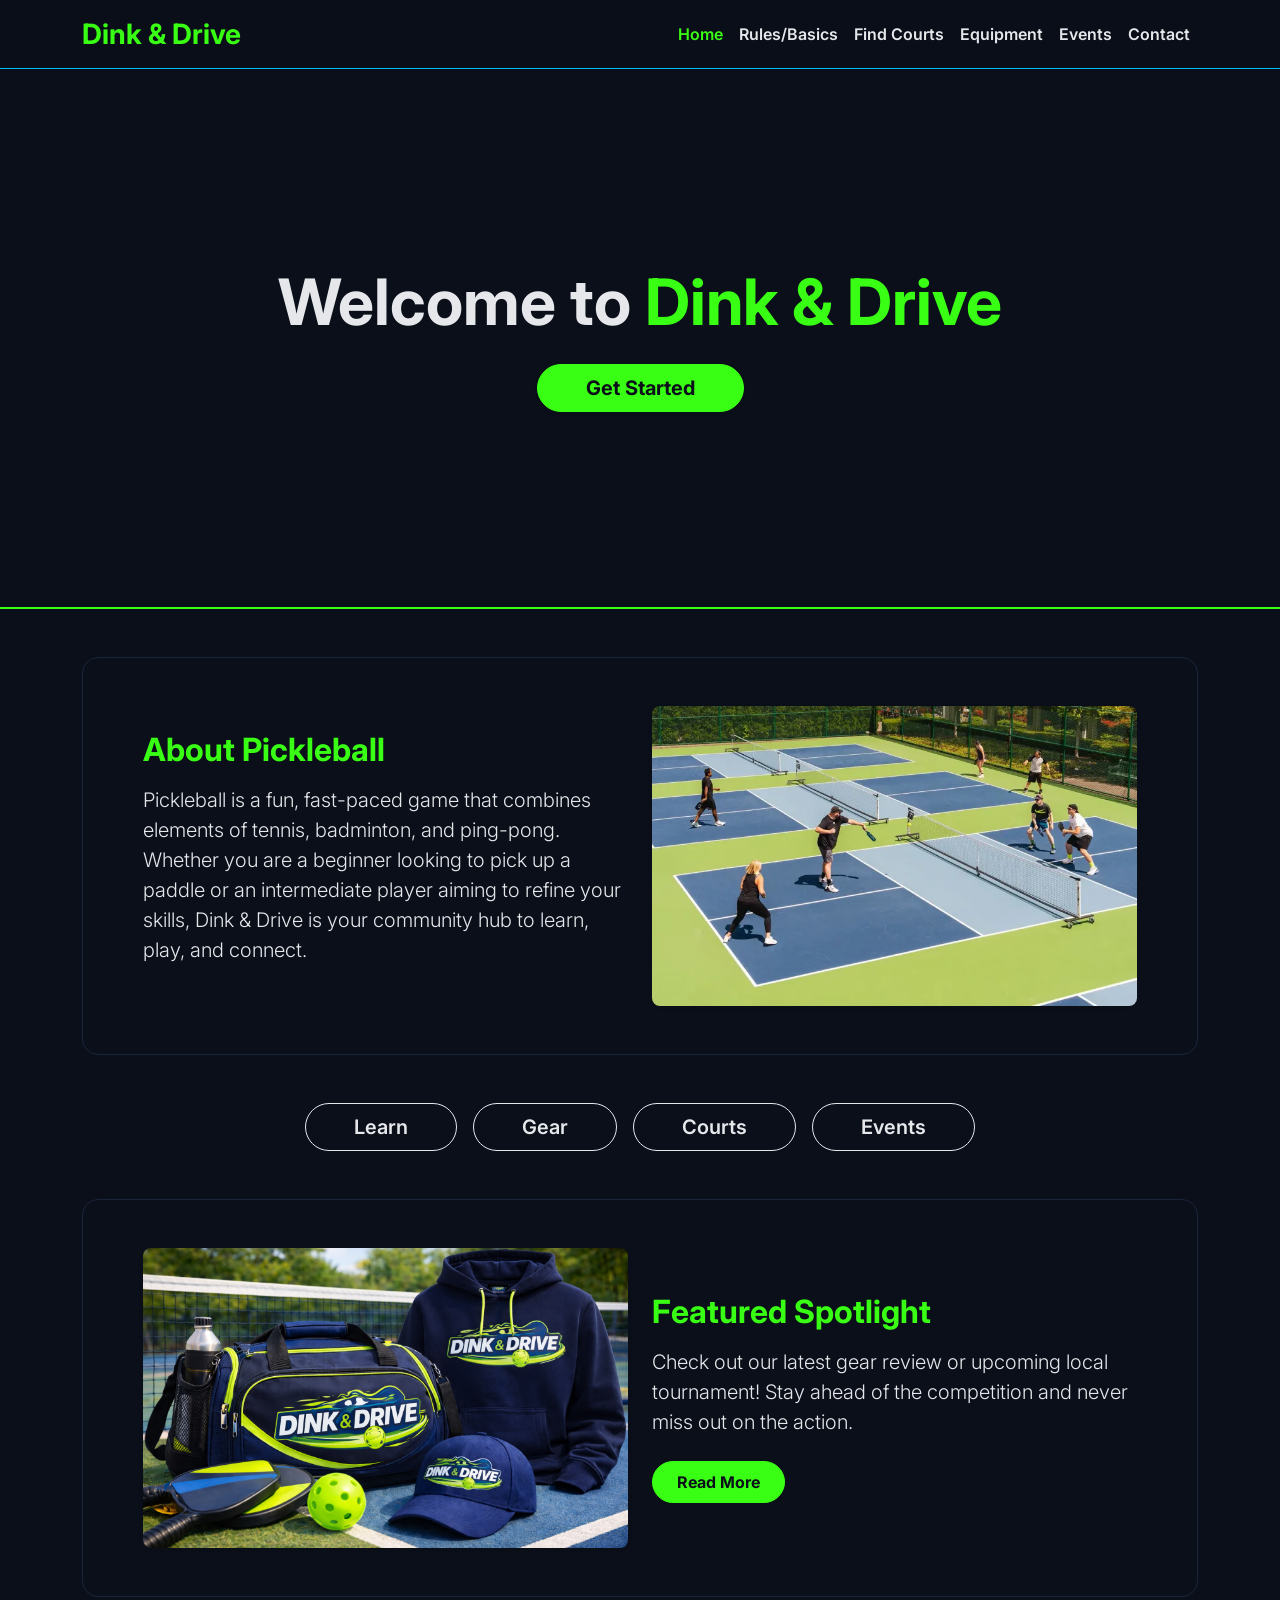
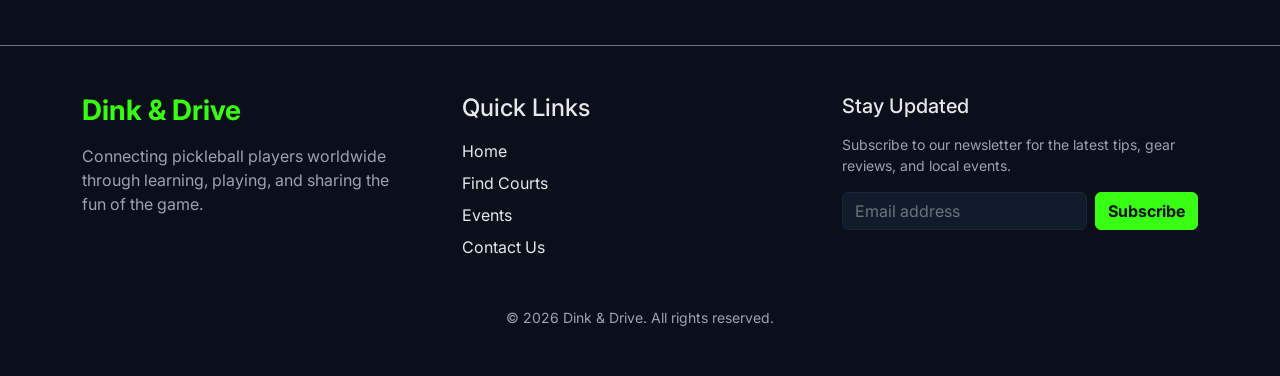
==== final project/index.html @ 2f3299f1 "2nd progress report changes" ====
<!DOCTYPE html>
<html lang="en">

<head>
    <meta charset="UTF-8">
    <meta name="viewport" content="width=device-width, initial-scale=1.0">
    <title>Dink & Drive | Pickleball</title>

    <!-- Bootstrap 5 CSS -->
    <link href="https://cdn.jsdelivr.net/npm/bootstrap@5.3.2/dist/css/bootstrap.min.css" rel="stylesheet">

    <!-- Custom CSS -->
    <link href="style.css" rel="stylesheet">
</head>

<body class="d-flex flex-column min-vh-100 bg-dark text-light">

    <!-- Header / Navbar -->
    <nav class="navbar navbar-expand-lg navbar-dark bg-dark border-bottom border-secondary sticky-top">
        <div class="container">
            <a class="navbar-brand text-warning fw-bold fs-3" href="index.html">Dink & Drive</a>
            <button class="navbar-toggler" type="button" data-bs-toggle="collapse" data-bs-target="#navbarNav"
                aria-controls="navbarNav" aria-expanded="false" aria-label="Toggle navigation">
                <span class="navbar-toggler-icon"></span>
            </button>
            <div class="collapse navbar-collapse" id="navbarNav">
                <ul class="navbar-nav ms-auto fw-semibold">
                    <li class="nav-item">
                        <a class="nav-link active text-light" aria-current="page" href="index.html">Home</a>
                    </li>
                    <li class="nav-item">
                        <a class="nav-link" href="#">Rules/Basics</a>
                    </li>
                    <li class="nav-item">
                        <a class="nav-link" href="#">Find Courts</a>
                    </li>
                    <li class="nav-item">
                        <a class="nav-link" href="#">Equipment</a>
                    </li>
                    <li class="nav-item">
                        <a class="nav-link" href="#">Events</a>
                    </li>
                    <li class="nav-item">
                        <a class="nav-link" href="#">Contact</a>
                    </li>
                </ul>
            </div>
        </div>
    </nav>

    <!-- Hero Section -->
    <!-- Note: Background video added here! -->
    <header class="hero-section text-center d-flex align-items-center justify-content-center position-relative">

        <!-- Background Video -->
        <video autoplay loop muted playsinline
            class="position-absolute top-50 start-50 translate-middle hero-video-element">
            <source src="img/picklballs_falling.mp4" type="video/mp4">
        </video>

        <!-- Overlay for better text legibility -->
        <div class="position-absolute top-0 start-0 w-100 h-100 hero-overlay"></div>

        <!-- Hero Content -->
        <div class="container py-5 position-relative hero-content">
            <h1 class="display-3 fw-bold mb-4">Welcome to <span class="text-warning">Dink & Drive</span></h1>
            <a href="#" class="btn btn-warning btn-lg px-5 shadow-sm rounded-pill fw-bold">Get Started</a>
        </div>
    </header>

    <!-- Main Content Areas -->
    <main class="container my-5 flex-grow-1">

        <!-- About Section -->
        <section class="row align-items-center mb-5 feature-card rounded-4 p-4 p-md-5 mx-0">
            <div class="col-md-6 order-md-2 mb-4 mb-md-0">
                <!-- About Image -->
                <img src="img/pickleball.jpg" alt="About Pickleball"
                    class="img-fluid rounded-3 shadow-sm w-100 section-img">
            </div>
            <div class="col-md-6 order-md-1">
                <h2 class="text-warning fw-bold mb-3">About Pickleball</h2>
                <p class="lead text-light">Pickleball is a fun, fast-paced game that combines
                    elements of tennis, badminton, and ping-pong. Whether you are a beginner looking to pick up a paddle
                    or an intermediate player aiming to refine your skills, Dink & Drive is your community hub to learn,
                    play, and connect.</p>
            </div>
        </section>

        <!-- Quick Links Row -->
        <section class="mb-5 text-center">
            <div class="d-flex flex-wrap justify-content-center gap-3">
                <a href="#" class="btn btn-outline-light btn-lg px-5 rounded-pill fw-semibold">Learn</a>
                <a href="#" class="btn btn-outline-light btn-lg px-5 rounded-pill fw-semibold">Gear</a>
                <a href="#" class="btn btn-outline-light btn-lg px-5 rounded-pill fw-semibold">Courts</a>
                <a href="#" class="btn btn-outline-light btn-lg px-5 rounded-pill fw-semibold">Events</a>
            </div>
        </section>

        <!-- Featured Section -->
        <section class="row align-items-center feature-card rounded-4 p-4 p-md-5 mx-0">
            <div class="col-md-6 mb-4 mb-md-0">
                <!-- Featured Image -->
                <img src="img/new_gear.png" alt="Featured Gear Review"
                    class="img-fluid rounded-3 shadow-sm w-100 section-img">
            </div>
            <div class="col-md-6">
                <h2 class="text-warning fw-bold mb-3">Featured Spotlight</h2>
                <p class="lead mb-4 text-light">Check out our latest gear review or upcoming
                    local tournament! Stay ahead of the competition and never miss out on the action.</p>
                <a href="#" class="btn btn-warning px-4 py-2 rounded-pill fw-bold">Read More</a>
            </div>
        </section>

    </main>

    <!-- Footer -->
    <footer class="bg-dark text-light border-top border-secondary mt-auto py-5 text-center text-md-start">
        <div class="container">
            <div class="row gy-4 align-items-start">

                <!-- Branding & Info -->
                <div class="col-md-4">
                    <h3 class="text-warning fw-bold fs-3 mb-3">Dink & Drive</h3>
                    <p class="text-muted mb-0 pe-md-4">Connecting pickleball players worldwide through learning,
                        playing, and sharing the fun of the game.</p>
                </div>

                <!-- Quick Links -->
                <div class="col-md-4">
                    <h4 class="text-light mb-3">Quick Links</h4>
                    <div class="d-flex flex-column gap-2">
                        <a href="index.html" class="text-light text-decoration-none footer-link">Home</a>
                        <a href="#" class="text-light text-decoration-none footer-link">Find Courts</a>
                        <a href="#" class="text-light text-decoration-none footer-link">Events</a>
                        <a href="#" class="text-light text-decoration-none footer-link">Contact Us</a>
                    </div>
                </div>

                <!-- Newsletter -->
                <div class="col-md-4">
                    <h5 class="text-light mb-3">Stay Updated</h5>
                    <p class="text-muted small mb-3">Subscribe to our newsletter for the latest tips, gear reviews, and
                        local events.</p>
                    <form class="d-flex w-100">
                        <input type="email" class="form-control me-2" placeholder="Email address"
                            aria-label="Email address" required>
                        <button class="btn btn-warning fw-bold" type="button">Subscribe</button>
                    </form>
                </div>

            </div>

            <div class="row mt-5">
                <div class="col text-center">
                    <p class="small text-muted mb-0">&copy; 2026 Dink & Drive. All rights reserved.</p>
                </div>
            </div>
        </div>
    </footer>

    <!-- Bootstrap 5 JS Bundle with Popper -->
    <script src="https://cdn.jsdelivr.net/npm/bootstrap@5.3.2/dist/js/bootstrap.bundle.min.js"></script>
</body>

</html>
---- final project/style.css ----
/* 
  Custom Styles for Dink & Drive
  Extending Bootstrap 5 with premium dark mode and user-requested colors
*/

/* Core Color Palette:
   Black: #0B0F19
   Neon Green: #39FF14
   Electric Blue: #00BFFF
   Light Gray: #E5E7EB
*/

@import url('https://fonts.googleapis.com/css2?family=Inter:wght@300;400;600;700&display=swap');

:root {
  --neon-green: #39FF14;
  --dark-black: #0B0F19;
  --electric-blue: #00BFFF;
  --light-gray: #E5E7EB;
}

body {
  font-family: 'Inter', sans-serif;
  background-color: var(--dark-black) !important;
  color: var(--light-gray) !important;
}

/* Overriding Bootstrap Utilities to match our new palette */
.bg-dark {
  background-color: var(--dark-black) !important;
}

.text-light {
  color: var(--light-gray) !important;
}

.text-warning {
  color: var(--neon-green) !important;
}

/* Slightly brighten Bootstrap's text-muted to remain legible on deep black */
.text-muted {
  color: #9ca3af !important; 
}

.btn-warning {
  background-color: var(--neon-green) !important;
  border-color: var(--neon-green) !important;
  color: var(--dark-black) !important;
}

.btn-warning:hover {
  background-color: #32e612 !important;
  border-color: #32e612 !important;
  color: var(--dark-black) !important;
}

.btn-outline-warning {
  color: var(--neon-green) !important;
  border-color: var(--neon-green) !important;
}

.btn-outline-warning:hover {
  background-color: var(--neon-green) !important;
  color: var(--dark-black) !important;
}

.btn-outline-light {
  color: var(--light-gray) !important;
  border-color: var(--light-gray) !important;
}

.btn-outline-light:hover {
  background-color: var(--electric-blue) !important;
  border-color: var(--electric-blue) !important;
  color: #fff !important;
}

.bg-secondary {
  /* Using a slightly lighter shade than the core black for cards to stand out */
  background-color: #111c2a !important; 
}

/* Navbar Enhancements */
.navbar {
  background-color: rgba(11, 15, 25, 0.95) !important;
  backdrop-filter: blur(10px);
  -webkit-backdrop-filter: blur(10px);
  border-bottom: 1px solid var(--electric-blue) !important; /* Electric blue trim */
}

.navbar-nav .nav-link {
  color: var(--light-gray) !important;
  transition: color 0.2s ease-in-out;
}

.navbar-nav .nav-link:hover, 
.navbar-nav .nav-link.active {
  color: var(--neon-green) !important;
}

/* Hero Section & Video Background */
.hero-section {
  min-height: 60vh;
  position: relative;
  overflow: hidden;
  border-bottom: 2px solid var(--neon-green);
}

.hero-video-element {
  min-width: 100%;
  min-height: 100%;
  z-index: 0;
  object-fit: cover;
}

.hero-overlay {
  background-color: rgba(11, 15, 25, 0.6);
  z-index: 1;
}

.hero-content {
  z-index: 2;
}

/* Feature Images */
.section-img {
  object-fit: cover;
  height: 300px;
}

/* Feature Cards */
.feature-card {
  border: 1px solid #1a253c !important;
  transition: transform 0.3s ease, box-shadow 0.3s ease, border-color 0.3s ease;
}

.feature-card:hover {
  transform: translateY(-8px);
  box-shadow: 0 12px 24px rgba(0, 191, 255, 0.2) !important; /* electric blue shadow */
  border-color: var(--electric-blue) !important;
}

.feature-card .card-text {
  color: var(--light-gray);
  opacity: 0.9;
}

/* Footer Link Hovers */
.footer-link {
  color: var(--light-gray) !important;
  transition: color 0.2s ease, transform 0.2s ease;
  display: inline-block;
}

.footer-link:hover {
  color: var(--neon-green) !important;
  transform: translateX(5px);
}

/* Newsletter Input styling to fit in */
.form-control {
  background-color: #111c2a !important;
  border-color: #1a253c !important;
  color: var(--light-gray) !important;
}

.form-control:focus {
  background-color: #111c2a !important;
  border-color: var(--electric-blue) !important;
  box-shadow: 0 0 0 0.25rem rgba(0, 191, 255, 0.25) !important;
  color: var(--light-gray) !important;
}

.form-control::placeholder {
  color: #6b7280 !important;
}

/* --- Media Queries for Responsive Design --- */
@media (max-width: 768px) {
  .hero-section {
    min-height: 50vh;
  }
  
  .display-3 {
    font-size: 2.5rem !important; /* Scale down hero text */
  }
  
  .section-img {
    height: 200px; /* Scale down feature images for tablets and smaller */
  }
}

/* --- Media Queries for Print Displays --- */
@media print {
  /* Save ink by converting dark backgrounds to white and text to black */
  body, .bg-dark, .bg-secondary, .feature-card, .navbar, footer, .hero-section {
    background: transparent !important;
    background-color: transparent !important;
    color: #000 !important;
  }
  
  .text-light, .text-muted, .text-warning {
    color: #000 !important;
  }
  
  /* Hide non-printable/unnecessary elements */
  .hero-video-element, .hero-overlay, .btn {
    display: none !important;
  }
  
  .feature-card {
    border: 1px solid #777 !important;
    box-shadow: none !important;
    page-break-inside: avoid;
  }
  
  .hero-section {
    border-bottom: 2px solid #000 !important;
  }
}
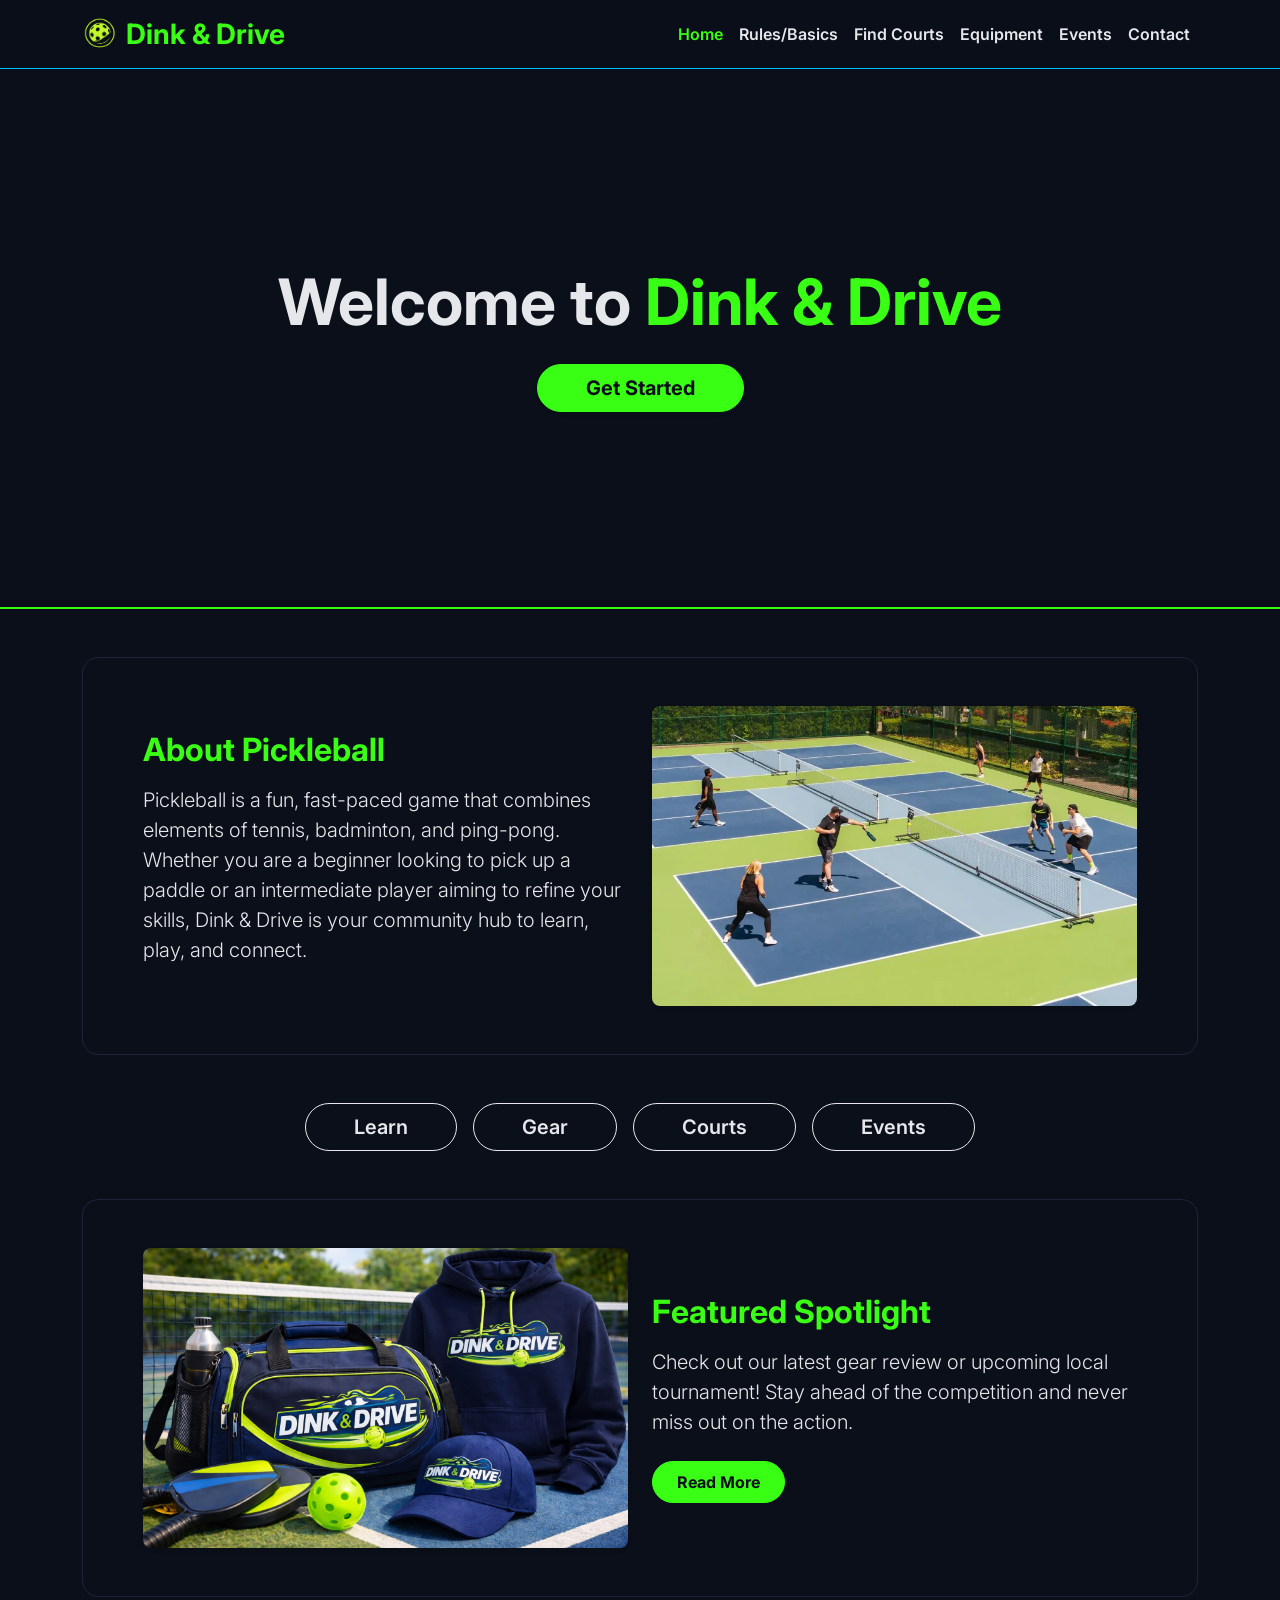
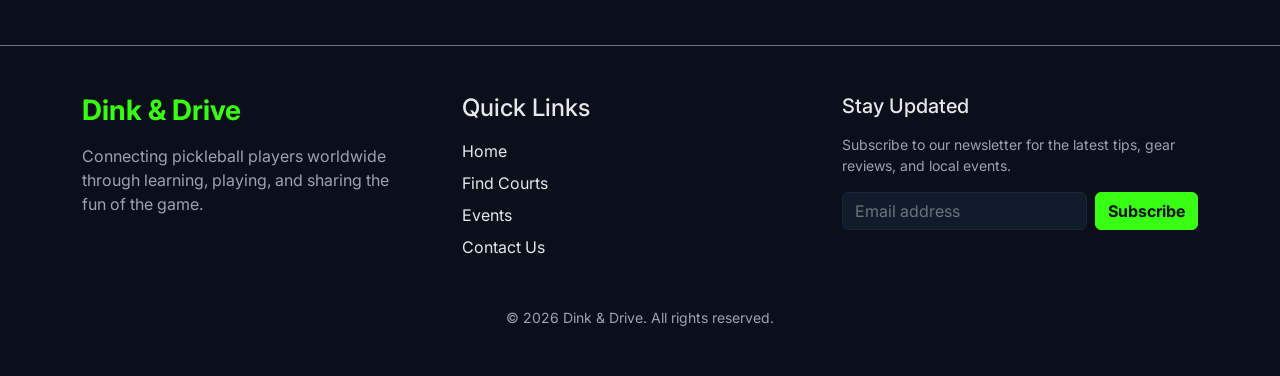
==== commit f1e86e8a: "logo added logo" ====
--- a/final project/index.html
+++ b/final project/index.html
@@ -5,6 +5,8 @@
     <meta charset="UTF-8">
     <meta name="viewport" content="width=device-width, initial-scale=1.0">
     <title>Dink & Drive | Pickleball</title>
+    <!-- Favicon -->
+    <link rel="icon" type="image/png" href="img/logo.png">
 
     <!-- Bootstrap 5 CSS -->
     <link href="https://cdn.jsdelivr.net/npm/bootstrap@5.3.2/dist/css/bootstrap.min.css" rel="stylesheet">
@@ -18,7 +20,10 @@
     <!-- Header / Navbar -->
     <nav class="navbar navbar-expand-lg navbar-dark bg-dark border-bottom border-secondary sticky-top">
         <div class="container">
-            <a class="navbar-brand text-warning fw-bold fs-3" href="index.html">Dink & Drive</a>
+            <a class="navbar-brand text-warning fw-bold fs-3 d-flex align-items-center" href="index.html">
+                <img src="img/logo.png" alt="Dink & Drive Logo" width="36" height="36" class="me-2 object-fit-contain">
+                Dink & Drive
+            </a>
             <button class="navbar-toggler" type="button" data-bs-toggle="collapse" data-bs-target="#navbarNav"
                 aria-controls="navbarNav" aria-expanded="false" aria-label="Toggle navigation">
                 <span class="navbar-toggler-icon"></span>
@@ -29,19 +34,19 @@
                         <a class="nav-link active text-light" aria-current="page" href="index.html">Home</a>
                     </li>
                     <li class="nav-item">
-                        <a class="nav-link" href="#">Rules/Basics</a>
+                        <a class="nav-link" href="Rules.html">Rules/Basics</a>
                     </li>
                     <li class="nav-item">
-                        <a class="nav-link" href="#">Find Courts</a>
+                        <a class="nav-link" href="Courts.html">Find Courts</a>
                     </li>
                     <li class="nav-item">
-                        <a class="nav-link" href="#">Equipment</a>
+                        <a class="nav-link" href="Equipment.html">Equipment</a>
                     </li>
                     <li class="nav-item">
-                        <a class="nav-link" href="#">Events</a>
+                        <a class="nav-link" href="Events.html">Events</a>
                     </li>
                     <li class="nav-item">
-                        <a class="nav-link" href="#">Contact</a>
+                        <a class="nav-link" href="Contact.html">Contact</a>
                     </li>
                 </ul>
             </div>
@@ -64,7 +69,7 @@
         <!-- Hero Content -->
         <div class="container py-5 position-relative hero-content">
             <h1 class="display-3 fw-bold mb-4">Welcome to <span class="text-warning">Dink & Drive</span></h1>
-            <a href="#" class="btn btn-warning btn-lg px-5 shadow-sm rounded-pill fw-bold">Get Started</a>
+            <a href="Rules.html" class="btn btn-warning btn-lg px-5 shadow-sm rounded-pill fw-bold">Get Started</a>
         </div>
     </header>
 
@@ -90,10 +95,10 @@
         <!-- Quick Links Row -->
         <section class="mb-5 text-center">
             <div class="d-flex flex-wrap justify-content-center gap-3">
-                <a href="#" class="btn btn-outline-light btn-lg px-5 rounded-pill fw-semibold">Learn</a>
-                <a href="#" class="btn btn-outline-light btn-lg px-5 rounded-pill fw-semibold">Gear</a>
-                <a href="#" class="btn btn-outline-light btn-lg px-5 rounded-pill fw-semibold">Courts</a>
-                <a href="#" class="btn btn-outline-light btn-lg px-5 rounded-pill fw-semibold">Events</a>
+                <a href="Rules.html" class="btn btn-outline-light btn-lg px-5 rounded-pill fw-semibold">Learn</a>
+                <a href="Equipment.html" class="btn btn-outline-light btn-lg px-5 rounded-pill fw-semibold">Gear</a>
+                <a href="Courts.html" class="btn btn-outline-light btn-lg px-5 rounded-pill fw-semibold">Courts</a>
+                <a href="Events.html" class="btn btn-outline-light btn-lg px-5 rounded-pill fw-semibold">Events</a>
             </div>
         </section>
 
@@ -108,7 +113,7 @@
                 <h2 class="text-warning fw-bold mb-3">Featured Spotlight</h2>
                 <p class="lead mb-4 text-light">Check out our latest gear review or upcoming
                     local tournament! Stay ahead of the competition and never miss out on the action.</p>
-                <a href="#" class="btn btn-warning px-4 py-2 rounded-pill fw-bold">Read More</a>
+                <a href="Equipment.html" class="btn btn-warning px-4 py-2 rounded-pill fw-bold">Read More</a>
             </div>
         </section>
 
@@ -131,9 +136,9 @@
                     <h4 class="text-light mb-3">Quick Links</h4>
                     <div class="d-flex flex-column gap-2">
                         <a href="index.html" class="text-light text-decoration-none footer-link">Home</a>
-                        <a href="#" class="text-light text-decoration-none footer-link">Find Courts</a>
-                        <a href="#" class="text-light text-decoration-none footer-link">Events</a>
-                        <a href="#" class="text-light text-decoration-none footer-link">Contact Us</a>
+                        <a href="Courts.html" class="text-light text-decoration-none footer-link">Find Courts</a>
+                        <a href="Events.html" class="text-light text-decoration-none footer-link">Events</a>
+                        <a href="Contact.html" class="text-light text-decoration-none footer-link">Contact Us</a>
                     </div>
                 </div>
 
